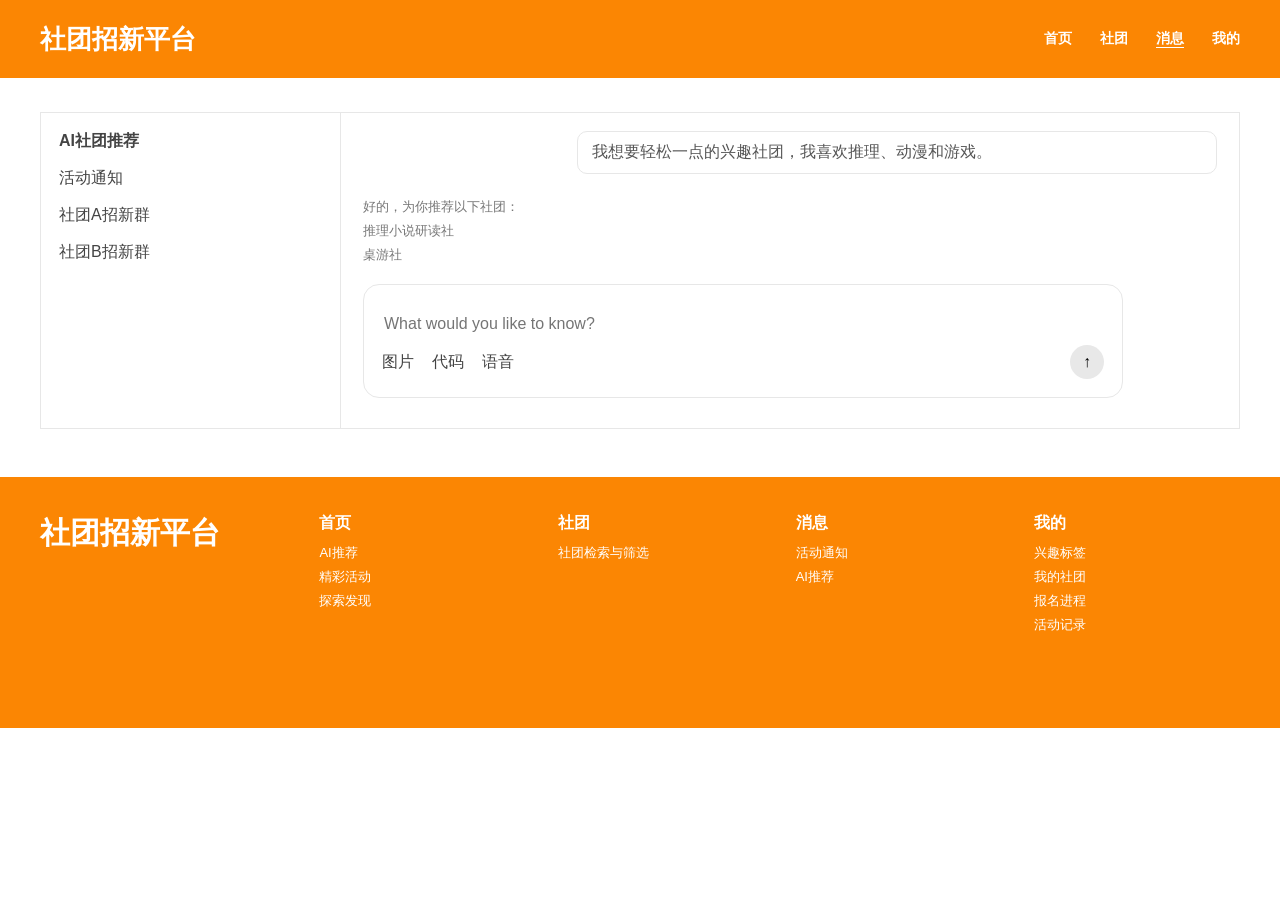
==== chat.html @ 6f1138db "Add files via upload" ====
<!DOCTYPE html>
<html lang="zh-CN">
  <head>
    <meta charset="UTF-8" />
    <meta name="viewport" content="width=device-width, initial-scale=1.0" />
    <title>chat | 社团招新平台</title>
    <link rel="stylesheet" href="./styles.css" />
  </head>
  <body class="screen">
    <header class="masthead">
      <div class="wrap masthead-inner masthead-nav">
        <a class="logo" href="./Home.html">社团招新平台</a>
        <nav class="top-nav" aria-label="主导航">
          <a href="./Home.html">首页</a>
          <a href="./selection.html">社团</a>
          <a class="is-active" href="./chat.html">消息</a>
          <a href="./personal.html">我的</a>
        </nav>
      </div>
    </header>

    <main class="chat-layout wrap">
      <aside class="chat-sidebar">
        <a class="chat-item is-active" href="./chat.html">AI社团推荐</a>
        <a class="chat-item" href="./chat.html">活动通知</a>
        <a class="chat-item" href="./chat.html">社团A招新群</a>
        <a class="chat-item" href="./chat.html">社团B招新群</a>
      </aside>

      <section class="chat-panel">
        <div class="chat-bubble chat-bubble-user">我想要轻松一点的兴趣社团，我喜欢推理、动漫和游戏。</div>
        <div class="chat-answer">
          <p>好的，为你推荐以下社团：</p>
          <p>推理小说研读社</p>
          <p>桌游社</p>
        </div>
        <div class="chat-input">
          <input type="text" placeholder="What would you like to know?" />
          <div class="chat-tools">
            <span>图片</span>
            <span>代码</span>
            <span>语音</span>
            <button type="button" aria-label="发送">↑</button>
          </div>
        </div>
      </section>
    </main>

    <footer class="site-footer">
      <div class="wrap footer-grid">
        <div><p class="footer-brand">社团招新平台</p></div>
        <div>
          <h3>首页</h3>
          <a href="./Home.html">AI推荐</a>
          <a href="./Home.html">精彩活动</a>
          <a href="./Home.html">探索发现</a>
        </div>
        <div>
          <h3>社团</h3>
          <a href="./selection.html">社团检索与筛选</a>
        </div>
        <div>
          <h3>消息</h3>
          <a href="./chat.html">活动通知</a>
          <a href="./chat.html">AI推荐</a>
        </div>
        <div>
          <h3>我的</h3>
          <a href="./personal.html">兴趣标签</a>
          <a href="./personal.html">我的社团</a>
          <a href="./personal.html">报名进程</a>
          <a href="./personal.html">活动记录</a>
        </div>
      </div>
    </footer>
    <script src="./script.js"></script>
  </body>
</html>
---- styles.css ----
:root {
  --orange: #fb8603;
  --cream: #ffd977;
  --text: #111111;
  --muted: #777777;
  --line: #e7e7e7;
  --panel: #ffffff;
  --shadow: 0 10px 30px rgba(0, 0, 0, 0.08);
  --radius-lg: 18px;
  --radius-md: 12px;
  --wrap: min(1200px, calc(100vw - 32px));
}

* { box-sizing: border-box; }
html, body {
  margin: 0;
  min-height: 100%;
  font-family: "PingFang SC", "Noto Sans SC", "Microsoft YaHei", sans-serif;
  color: var(--text);
  background: #fff;
}
img { display: block; max-width: 100%; }
a { color: inherit; text-decoration: none; }
button, input { font: inherit; }
.wrap { width: var(--wrap); margin: 0 auto; }
.screen-plain { background: var(--cream); }
.masthead { background: var(--orange); }
.masthead-inner { min-height: 78px; display: flex; align-items: center; }
.masthead-nav { justify-content: space-between; gap: 24px; }
.logo { color: #fff; font-size: clamp(1.4rem, 2vw, 2rem); font-weight: 800; }
.top-nav { display: flex; gap: 28px; }
.top-nav a { color: #fff; font-size: 14px; font-weight: 600; }
.top-nav .is-active { text-decoration: underline; text-underline-offset: 4px; }
.welcome-main, .interest-main {
  min-height: calc(100vh - 78px);
  display: grid;
  place-items: center;
  padding: 40px 16px;
}
.welcome-panel, .interest-main { text-align: center; }
.welcome-kicker { margin: 0 0 10px; color: rgba(17,17,17,.5); font-size: 18px; font-weight: 700; }
.welcome-panel h1, .interest-block h1, .interest-block h2 {
  margin: 0;
  font-size: clamp(2.6rem, 6vw, 4rem);
  line-height: 1.1;
  font-weight: 900;
}
.welcome-actions, .tag-row { display: flex; flex-wrap: wrap; justify-content: center; gap: 12px; }
.welcome-actions { margin-top: 34px; }
.interest-main { gap: 88px; }
.interest-block { display: grid; gap: 28px; }
.chip {
  display: inline-flex;
  align-items: center;
  justify-content: center;
  min-width: 78px;
  height: 40px;
  padding: 0 18px;
  border: 2px solid rgba(17,17,17,.12);
  border-radius: 12px;
  font-weight: 700;
}
.button {
  display: inline-flex;
  align-items: center;
  justify-content: center;
  min-height: 42px;
  padding: 0 18px;
  border: 0;
  border-radius: 10px;
  font-weight: 700;
}
.button-dark { background: #000; color: #fff; }
.button-light { background: transparent; color: var(--text); border: 2px solid rgba(17,17,17,.15); }
.button-large { min-width: 176px; min-height: 54px; }
.button-small { min-height: 34px; padding: 0 14px; font-size: 13px; }
.button-start { margin-inline: auto; }
.home-hero { background: var(--cream); padding: 22px 0 30px; }
.hero-layout { display: grid; grid-template-columns: 1fr 440px; align-items: center; gap: 48px; }
.hero-copy h1 { margin: 0 0 12px; font-size: clamp(2.4rem, 4vw, 3.8rem); }
.label-small, .hero-tags { margin: 0 0 12px; color: rgba(17,17,17,.65); font-weight: 700; }
.hero-image-card {
  margin: 0;
  justify-self: end;
  width: 100%;
  max-width: 420px;
  background: #fff;
  border-radius: 14px;
  overflow: hidden;
  box-shadow: var(--shadow);
}
.hero-image-card img { width: 100%; aspect-ratio: 16 / 11; object-fit: cover; }
.home-search, .content-section, .personal-page, .selection-main, .chat-layout { padding-top: 34px; padding-bottom: 20px; }
.home-search h2, .section-title { margin: 0 0 18px; text-align: center; font-size: clamp(1.9rem, 3vw, 2.5rem); }
.search-bar {
  display: flex;
  align-items: center;
  gap: 8px;
  border: 1px solid var(--line);
  border-radius: 18px;
  background: #fff;
}
.search-wide { max-width: 760px; margin: 0 auto; }
.search-bar input { width: 100%; min-height: 52px; padding: 0 18px; border: 0; outline: 0; background: transparent; }
.search-bar button {
  margin-right: 8px;
  min-width: 52px;
  height: 36px;
  border-radius: 10px;
  border: 0;
  background: #000;
  color: #fff;
}
.card-grid { display: grid; gap: 18px; }
.card-grid-3 { grid-template-columns: repeat(3, minmax(0, 1fr)); }
.event-card, .club-card, .resource-card, .role-card, .my-club-card {
  border: 1px solid var(--line);
  border-radius: 14px;
  background: var(--panel);
  overflow: hidden;
}
.event-card img { width: 100%; aspect-ratio: 4 / 3; object-fit: cover; }
.event-body { padding: 14px 16px 16px; }
.event-body h3, .club-card h3, .role-card h3, .resource-card h3, .my-club-card h3 { margin: 0 0 6px; font-size: 1rem; }
.event-body p, .club-card p, .role-card p, .resource-card p, .my-club-card p, .chat-answer p, .footer-grid a {
  margin: 0 0 6px;
  color: var(--muted);
  font-size: 13px;
}
.event-body a, .my-club-card a { font-size: 13px; font-weight: 700; }
.discover-grid { display: grid; grid-template-columns: repeat(3, minmax(0, 1fr)); gap: 14px; }
.discover-grid img, .club-gallery img {
  width: 100%;
  height: 100%;
  min-height: 180px;
  border-radius: 14px;
  object-fit: cover;
}
.discover-grid img:nth-child(2) { grid-row: span 2; }
.site-footer { margin-top: 28px; padding: 36px 0 88px; background: var(--orange); }
.footer-grid { display: grid; grid-template-columns: 1.2fr repeat(4, 1fr); gap: 32px; }
.footer-brand, .footer-grid h3, .footer-grid a { color: #fff; }
.footer-brand { margin: 0; font-size: 1.9rem; font-weight: 800; }
.footer-grid h3 { margin: 0 0 10px; font-size: 1rem; }
.footer-grid a { display: block; }
.selection-main { display: grid; grid-template-columns: 250px 1fr; gap: 32px; }
.filter-panel { border: 1px solid var(--line); border-radius: 10px; padding: 14px; align-self: start; }
.filter-panel h2, .filter-panel h3 { margin: 0 0 10px; font-size: 14px; }
.filter-tags { display: flex; flex-wrap: wrap; gap: 8px; margin-bottom: 16px; }
.filter-tag { padding: 4px 8px; border-radius: 999px; background: #f0f0f0; font-size: 12px; }
.filter-group { margin-bottom: 16px; }
.filter-group label { display: block; margin: 0 0 8px; font-size: 13px; }
.slider-row { display: grid; grid-template-columns: auto 1fr auto; align-items: center; gap: 12px; }
.selection-toolbar { display: flex; justify-content: space-between; align-items: center; gap: 16px; margin-bottom: 24px; }
.toolbar-tabs { display: flex; gap: 8px; }
.tab { border: 1px solid var(--line); border-radius: 999px; background: #fff; padding: 7px 12px; font-size: 12px; }
.tab.is-active { background: #444; border-color: #444; color: #fff; }
.club-grid { display: grid; grid-template-columns: repeat(3, minmax(0, 1fr)); gap: 18px; }
.club-card { padding: 12px; cursor: pointer; }
.club-placeholder {
  width: 100%;
  aspect-ratio: 1 / .82;
  margin-bottom: 12px;
  border: 1px solid var(--line);
  border-radius: 8px;
  background: linear-gradient(135deg, #efefef, #e4e4e4);
}
.chat-layout { display: grid; grid-template-columns: 300px 1fr; gap: 0; }
.chat-sidebar { border: 1px solid var(--line); border-right: 0; padding: 18px; }
.chat-item { display: block; margin-bottom: 16px; color: #444; }
.chat-item.is-active { font-weight: 700; }
.chat-panel { border: 1px solid var(--line); padding: 18px 22px 30px; }
.chat-bubble {
  max-width: 640px;
  margin-left: auto;
  margin-bottom: 24px;
  padding: 10px 14px;
  border: 1px solid var(--line);
  border-radius: 10px;
  color: #555;
}
.chat-answer { margin-bottom: 20px; }
.chat-input { max-width: 760px; border: 1px solid var(--line); border-radius: 16px; padding: 18px; }
.chat-input input { width: 100%; min-height: 42px; border: 0; outline: 0; }
.chat-tools { display: flex; align-items: center; gap: 18px; color: #444; }
.chat-tools button { margin-left: auto; width: 34px; height: 34px; border: 0; border-radius: 50%; background: #e8e8e8; }
.personal-page { max-width: 980px; }
.personal-section { margin-bottom: 46px; }
.form-block { display: grid; gap: 12px; margin-bottom: 14px; }
.form-block label { display: grid; gap: 8px; font-size: 13px; color: var(--muted); }
.form-block input, .mini-form input { min-height: 42px; padding: 0 14px; border: 1px solid var(--line); border-radius: 6px; }
.personal-tags { margin-bottom: 14px; }
.my-club-card { display: grid; grid-template-columns: 120px 1fr; gap: 14px; align-items: center; padding: 14px; }
.my-club-card img { width: 100%; aspect-ratio: 1 / 1; object-fit: cover; border-radius: 12px; }
.progress-line { display: grid; grid-template-columns: repeat(3, 1fr); gap: 16px; align-items: start; }
.progress-item { position: relative; text-align: center; }
.progress-item::before {
  content: "";
  position: absolute;
  top: 10px;
  left: 50%;
  width: calc(100% + 16px);
  height: 2px;
  background: #dedede;
  transform: translateX(-50%);
  z-index: 0;
}
.progress-item:last-child::before { display: none; }
.progress-item span { position: relative; z-index: 1; display: inline-block; width: 14px; height: 14px; border-radius: 50%; background: #cfcfcf; }
.progress-item.is-done span { background: #4d9dff; }
.progress-item p { margin-top: 10px; font-size: 13px; }
.club-hero {
  padding: 26px 0 42px;
  background:
    radial-gradient(circle at 15% 20%, rgba(108, 190, 231, .34), transparent 26%),
    radial-gradient(circle at 70% 18%, rgba(226, 236, 255, .36), transparent 24%),
    linear-gradient(180deg, #6e90b9 0%, #94bfd8 48%, #cde6ef 100%);
}
.club-hero-inner { text-align: center; }
.club-hero h1 { margin: 26px 0 10px; color: #fff; font-size: clamp(1.8rem, 3vw, 2.8rem); }
.club-badges { display: flex; justify-content: center; gap: 10px; }
.club-badges span { padding: 4px 10px; border-radius: 999px; background: rgba(255,255,255,.2); color: #fff; font-size: 12px; }
.club-summary-card {
  display: grid;
  grid-template-columns: repeat(3, 1fr);
  gap: 24px;
  max-width: 760px;
  margin: 30px auto 0;
  padding: 26px;
  border-radius: 22px;
  background: #fff;
  box-shadow: var(--shadow);
}
.summary-placeholder { min-height: 88px; border-radius: 16px; background: linear-gradient(135deg, #f2f2f2, #e8e8e8); }
.club-section { padding-top: 34px; }
.club-section h2 { margin: 0 0 16px; font-size: clamp(1.5rem, 2vw, 2rem); }
.intro-columns, .resource-grid, .role-grid, .club-gallery, .mini-form { display: grid; gap: 16px; }
.intro-columns { grid-template-columns: repeat(3, minmax(0, 1fr)); }
.resource-grid { grid-template-columns: repeat(2, minmax(0, 1fr)); }
.resource-card { display: flex; gap: 14px; align-items: center; padding: 16px; }
.resource-dot { width: 14px; height: 14px; border-radius: 50%; flex: 0 0 auto; }
.resource-dot-green { background: #77be73; }
.resource-dot-pink { background: #ff89b5; }
.club-gallery { grid-template-columns: repeat(2, minmax(0, 1fr)); margin-bottom: 14px; }
.role-grid { grid-template-columns: repeat(3, minmax(0, 1fr)); }
.role-card { padding: 16px; }
.join-inline { display: grid; grid-template-columns: 1fr 1fr; gap: 24px; align-items: start; }
.mini-form { grid-template-columns: 1fr; }

@media (max-width: 900px) {
  .hero-layout, .selection-main, .chat-layout, .join-inline, .intro-columns, .resource-grid, .role-grid, .footer-grid, .club-grid, .card-grid-3 { grid-template-columns: 1fr; }
  .club-summary-card { grid-template-columns: 1fr; }
  .masthead-inner { min-height: 68px; }
  .masthead-nav { flex-direction: column; align-items: flex-start; padding: 12px 0; }
  .top-nav { gap: 18px; }
  .hero-image-card { max-width: 100%; }
}

@media (max-width: 600px) {
  .wrap { width: min(100vw - 24px, 520px); }
  .welcome-panel h1, .interest-block h1, .interest-block h2 { font-size: 3.2rem; }
  .tag-row-optional { display: none; }
  .button-large { width: 100%; }
  .welcome-actions { flex-direction: column; }
  .top-nav { width: 100%; justify-content: space-between; }
  .hero-layout { gap: 22px; }
  .home-search h2, .section-title { font-size: 2rem; }
  .discover-grid, .club-gallery { grid-template-columns: 1fr; }
  .discover-grid img, .club-gallery img { min-height: 160px; }
  .chat-sidebar, .chat-panel { border: 0; padding: 0; }
  .my-club-card { grid-template-columns: 82px 1fr; }
  .site-footer { padding-bottom: 40px; }
}
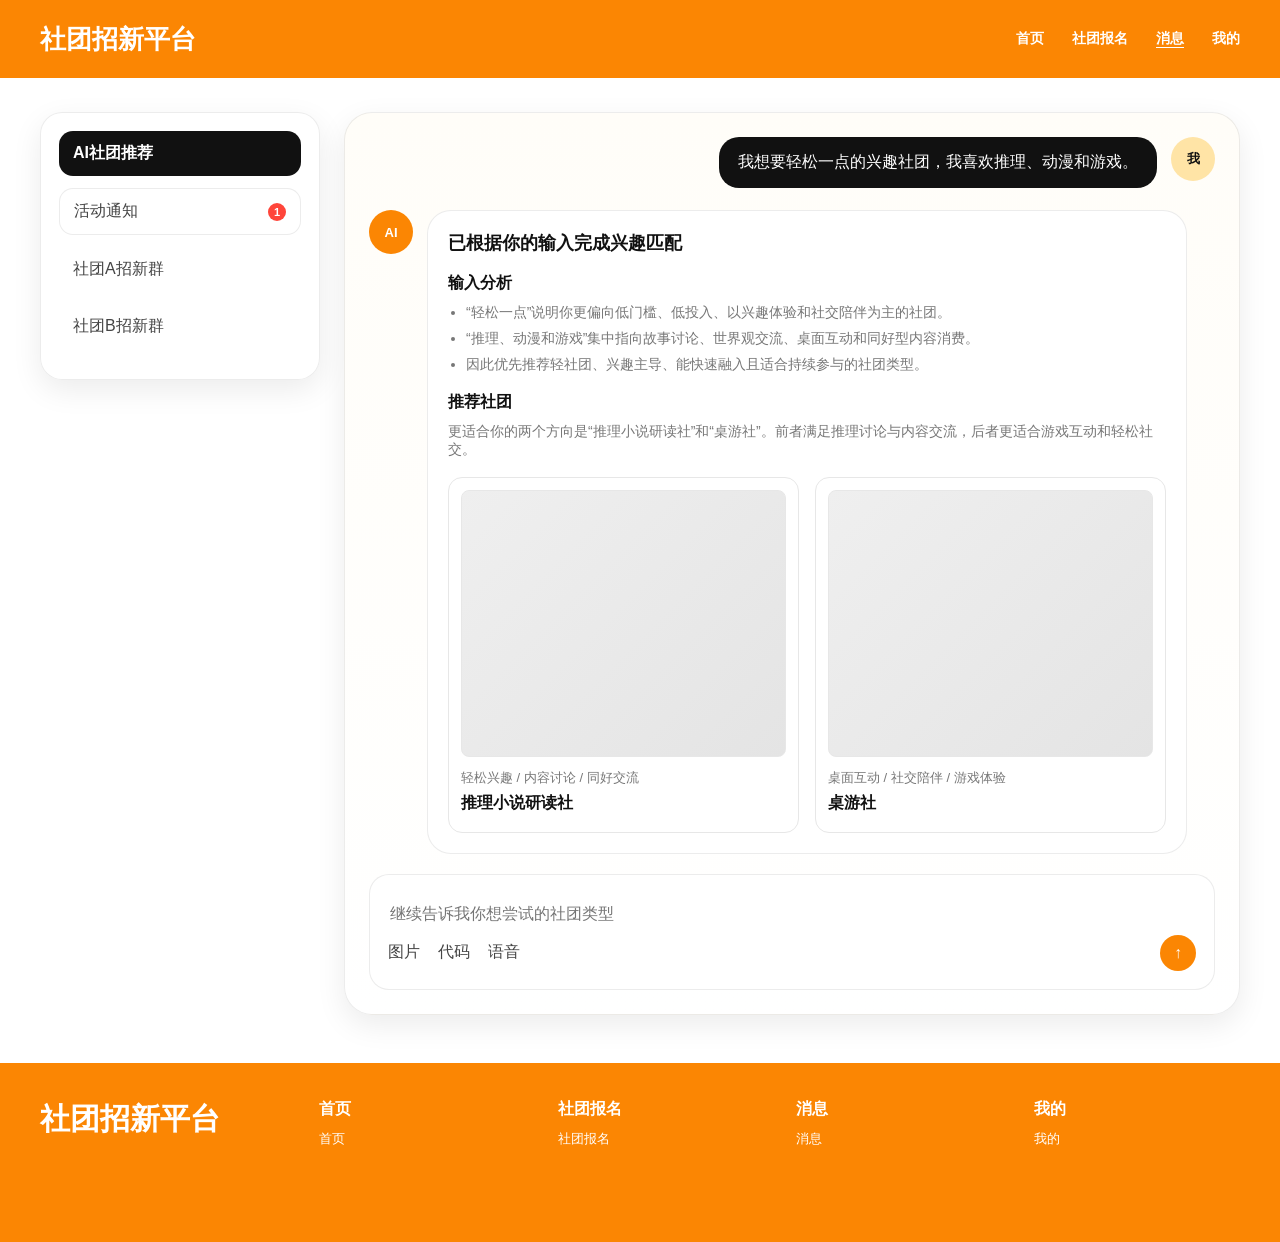
==== commit c6a4d69a: "Add files via upload" ====
--- a/chat.html
+++ b/chat.html
@@ -12,7 +12,7 @@
         <a class="logo" href="./Home.html">社团招新平台</a>
         <nav class="top-nav" aria-label="主导航">
           <a href="./Home.html">首页</a>
-          <a href="./selection.html">社团</a>
+          <a href="./selection.html">社团报名</a>
           <a class="is-active" href="./chat.html">消息</a>
           <a href="./personal.html">我的</a>
         </nav>
@@ -20,22 +20,61 @@
     </header>
 
     <main class="chat-layout wrap">
-      <aside class="chat-sidebar">
+      <div class="chat-island-mobile">
+        <button class="chat-island-toggle" type="button" aria-expanded="false" aria-controls="chat-island">
+          消息列表
+          <span class="badge">1</span>
+        </button>
+      </div>
+
+      <aside class="chat-sidebar chat-island" id="chat-island">
         <a class="chat-item is-active" href="./chat.html">AI社团推荐</a>
-        <a class="chat-item" href="./chat.html">活动通知</a>
+        <a class="chat-item chat-item-notice" href="./chat.html">活动通知 <span class="badge">1</span></a>
         <a class="chat-item" href="./chat.html">社团A招新群</a>
         <a class="chat-item" href="./chat.html">社团B招新群</a>
       </aside>
 
-      <section class="chat-panel">
-        <div class="chat-bubble chat-bubble-user">我想要轻松一点的兴趣社团，我喜欢推理、动漫和游戏。</div>
-        <div class="chat-answer">
-          <p>好的，为你推荐以下社团：</p>
-          <p>推理小说研读社</p>
-          <p>桌游社</p>
+      <section class="chat-panel chatbot-shell">
+        <div class="chat-thread">
+          <div class="chat-message chat-message-user">
+            <div class="chat-avatar">我</div>
+            <div class="chat-bubble">我想要轻松一点的兴趣社团，我喜欢推理、动漫和游戏。</div>
+          </div>
+
+          <div class="chat-message chat-message-bot">
+            <div class="chat-avatar chat-avatar-bot">AI</div>
+            <div class="chat-response-card">
+              <p class="chat-response-title">已根据你的输入完成兴趣匹配</p>
+              <div class="analysis-block">
+                <h2>输入分析</h2>
+                <ul>
+                  <li>“轻松一点”说明你更偏向低门槛、低投入、以兴趣体验和社交陪伴为主的社团。</li>
+                  <li>“推理、动漫和游戏”集中指向故事讨论、世界观交流、桌面互动和同好型内容消费。</li>
+                  <li>因此优先推荐轻社团、兴趣主导、能快速融入且适合持续参与的社团类型。</li>
+                </ul>
+              </div>
+              <div class="analysis-block">
+                <h2>推荐社团</h2>
+                <p>更适合你的两个方向是“推理小说研读社”和“桌游社”。前者满足推理讨论与内容交流，后者更适合游戏互动和轻松社交。</p>
+              </div>
+              <div class="chat-recommend-grid">
+                <a class="club-card chat-club-card" href="./club-introduction.html">
+                  <div class="club-placeholder"></div>
+                  <p>轻松兴趣 / 内容讨论 / 同好交流</p>
+                  <h3>推理小说研读社</h3>
+                </a>
+                <a class="club-card chat-club-card" href="./club-introduction.html">
+                  <div class="club-placeholder"></div>
+                  <p>桌面互动 / 社交陪伴 / 游戏体验</p>
+                  <h3>桌游社</h3>
+                </a>
+              </div>
+            </div>
+          </div>
         </div>
-        <div class="chat-input">
-          <input type="text" placeholder="What would you like to know?" />
+
+        <div class="chat-input chatbot-input">
+          <input type="text" placeholder="继续告诉我你想尝试的社团类型" />
           <div class="chat-tools">
             <span>图片</span>
             <span>代码</span>
@@ -51,25 +90,19 @@
         <div><p class="footer-brand">社团招新平台</p></div>
         <div>
           <h3>首页</h3>
-          <a href="./Home.html">AI推荐</a>
-          <a href="./Home.html">精彩活动</a>
-          <a href="./Home.html">探索发现</a>
+          <a href="./Home.html">首页</a>
         </div>
         <div>
-          <h3>社团</h3>
-          <a href="./selection.html">社团检索与筛选</a>
+          <h3>社团报名</h3>
+          <a href="./selection.html">社团报名</a>
         </div>
         <div>
           <h3>消息</h3>
-          <a href="./chat.html">活动通知</a>
-          <a href="./chat.html">AI推荐</a>
+          <a href="./chat.html">消息</a>
         </div>
         <div>
           <h3>我的</h3>
-          <a href="./personal.html">兴趣标签</a>
-          <a href="./personal.html">我的社团</a>
-          <a href="./personal.html">报名进程</a>
-          <a href="./personal.html">活动记录</a>
+          <a href="./personal.html">我的</a>
         </div>
       </div>
     </footer>
--- a/styles.css
+++ b/styles.css
@@ -49,6 +49,57 @@
 .welcome-actions { margin-top: 34px; }
 .interest-main { gap: 88px; }
 .interest-block { display: grid; gap: 28px; }
+.interest-main-enhanced {
+  align-content: center;
+  gap: 96px;
+}
+.interest-selected,
+.interest-options {
+  display: flex;
+  flex-wrap: wrap;
+  justify-content: center;
+  gap: 12px;
+}
+.interest-selected:empty {
+  display: none;
+}
+.interest-selected-tag,
+.interest-option {
+  display: inline-flex;
+  align-items: center;
+  justify-content: center;
+  gap: 8px;
+  min-height: 40px;
+  padding: 0 16px;
+  border-radius: 12px;
+  border: 2px solid rgba(17,17,17,.14);
+  background: rgba(255,255,255,.68);
+  color: var(--text);
+  font-weight: 700;
+}
+.interest-selected-tag {
+  min-height: 28px;
+  padding: 0 10px;
+  border-width: 1px;
+  border-radius: 8px;
+  background: #fff8eb;
+  font-size: 12px;
+}
+.interest-selected-tag span {
+  font-size: 12px;
+  color: rgba(17,17,17,.5);
+}
+.interest-option.is-active {
+  border-color: #111;
+  background: #111;
+  color: #fff;
+}
+.button-start.is-disabled {
+  background: rgba(255,255,255,.6);
+  color: rgba(17,17,17,.45);
+  border: 2px solid rgba(17,17,17,.16);
+  pointer-events: none;
+}
 .chip {
   display: inline-flex;
   align-items: center;
@@ -111,6 +162,18 @@
   background: #000;
   color: #fff;
 }
+.home-search-link {
+  display: inline-flex;
+  align-items: center;
+  justify-content: center;
+  margin-right: 8px;
+  min-width: 68px;
+  height: 36px;
+  border-radius: 10px;
+  background: #000;
+  color: #fff;
+  font-weight: 700;
+}
 .card-grid { display: grid; gap: 18px; }
 .card-grid-3 { grid-template-columns: repeat(3, minmax(0, 1fr)); }
 .event-card, .club-card, .resource-card, .role-card, .my-club-card {
@@ -137,6 +200,68 @@
   object-fit: cover;
 }
 .discover-grid img:nth-child(2) { grid-row: span 2; }
+.home-discover-subtitle {
+  margin: -6px 0 18px;
+  text-align: center;
+  color: var(--muted);
+  font-size: 13px;
+}
+.discover-grid-interactive {
+  align-items: stretch;
+}
+.discover-card {
+  position: relative;
+  overflow: hidden;
+  border-radius: 14px;
+}
+.discover-card img {
+  border-radius: 14px;
+}
+.discover-card:nth-child(2) {
+  grid-row: span 2;
+}
+.discover-overlay {
+  position: absolute;
+  inset: auto 0 0 0;
+  display: grid;
+  gap: 4px;
+  padding: 20px 18px 18px;
+  border-radius: 0 0 14px 14px;
+  background: linear-gradient(180deg, transparent 0%, rgba(0,0,0,.18) 36%, rgba(0,0,0,.56) 100%);
+  opacity: 0;
+  transform: translateY(12px);
+  transition: opacity .2s ease, transform .2s ease;
+  pointer-events: none;
+}
+.discover-card:hover .discover-overlay,
+.discover-card.is-open .discover-overlay {
+  opacity: 1;
+  transform: translateY(0);
+}
+.discover-overlay.overlay-light {
+  color: #fff;
+}
+.discover-overlay.overlay-dark {
+  color: #fff;
+  background: linear-gradient(180deg, transparent 0%, rgba(0,0,0,.18) 36%, rgba(0,0,0,.56) 100%);
+}
+.discover-overlay-name,
+.discover-overlay p,
+.discover-overlay h3 {
+  margin: 0;
+  color: rgba(255,255,255,.8);
+}
+.discover-overlay-name {
+  font-size: 14px;
+  font-weight: 700;
+}
+.discover-overlay h3 {
+  font-size: 1.05rem;
+}
+.discover-overlay p {
+  font-size: 13px;
+  line-height: 1.5;
+}
 .site-footer { margin-top: 28px; padding: 36px 0 88px; background: var(--orange); }
 .footer-grid { display: grid; grid-template-columns: 1.2fr repeat(4, 1fr); gap: 32px; }
 .footer-brand, .footer-grid h3, .footer-grid a { color: #fff; }
@@ -150,8 +275,24 @@
 .filter-tag { padding: 4px 8px; border-radius: 999px; background: #f0f0f0; font-size: 12px; }
 .filter-group { margin-bottom: 16px; }
 .filter-group label { display: block; margin: 0 0 8px; font-size: 13px; }
+.filter-group label input { margin-right: 8px; }
 .slider-row { display: grid; grid-template-columns: auto 1fr auto; align-items: center; gap: 12px; }
+.slider-note {
+  margin: 10px 0 0;
+  color: var(--muted);
+  font-size: 12px;
+}
 .selection-toolbar { display: flex; justify-content: space-between; align-items: center; gap: 16px; margin-bottom: 24px; }
+.search-bar-confirm { max-width: 320px; }
+.search-confirm {
+  min-width: 68px;
+  height: 36px;
+  border-radius: 10px;
+  border: 0;
+  background: #111;
+  color: #fff;
+  font-weight: 700;
+}
 .toolbar-tabs { display: flex; gap: 8px; }
 .tab { border: 1px solid var(--line); border-radius: 999px; background: #fff; padding: 7px 12px; font-size: 12px; }
 .tab.is-active { background: #444; border-color: #444; color: #fff; }
@@ -165,27 +306,141 @@
   border-radius: 8px;
   background: linear-gradient(135deg, #efefef, #e4e4e4);
 }
-.chat-layout { display: grid; grid-template-columns: 300px 1fr; gap: 0; }
-.chat-sidebar { border: 1px solid var(--line); border-right: 0; padding: 18px; }
-.chat-item { display: block; margin-bottom: 16px; color: #444; }
-.chat-item.is-active { font-weight: 700; }
-.chat-panel { border: 1px solid var(--line); padding: 18px 22px 30px; }
+.chat-layout { display: grid; grid-template-columns: 280px 1fr; gap: 24px; align-items: start; }
+.chat-island-mobile { display: none; }
+.chat-sidebar {
+  border: 1px solid rgba(17,17,17,.08);
+  border-radius: 22px;
+  padding: 18px;
+  background: rgba(255,255,255,.92);
+  box-shadow: var(--shadow);
+  position: sticky;
+  top: 24px;
+}
+.chat-item {
+  display: flex;
+  align-items: center;
+  justify-content: space-between;
+  margin-bottom: 12px;
+  padding: 12px 14px;
+  border-radius: 14px;
+  color: #444;
+  background: #fff;
+}
+.chat-item.is-active {
+  background: #111;
+  color: #fff;
+  font-weight: 700;
+}
+.chat-item-notice { border: 1px solid rgba(17,17,17,.08); }
+.badge {
+  display: inline-flex;
+  align-items: center;
+  justify-content: center;
+  min-width: 18px;
+  height: 18px;
+  padding: 0 6px;
+  border-radius: 999px;
+  background: #ff453a;
+  color: #fff;
+  font-size: 11px;
+  font-weight: 800;
+}
+.chat-panel {
+  border: 1px solid rgba(17,17,17,.08);
+  border-radius: 28px;
+  padding: 24px;
+  background: linear-gradient(180deg, #fffdf8 0%, #ffffff 100%);
+  box-shadow: var(--shadow);
+}
+.chatbot-shell { display: grid; gap: 20px; }
+.chat-thread { display: grid; gap: 22px; }
+.chat-message { display: grid; grid-template-columns: 44px minmax(0, 1fr); gap: 14px; align-items: start; }
+.chat-message-user { grid-template-columns: minmax(0, 1fr) 44px; }
+.chat-message-user .chat-avatar { order: 2; }
+.chat-message-user .chat-bubble {
+  order: 1;
+  justify-self: end;
+  background: #111;
+  color: #fff;
+}
+.chat-avatar {
+  width: 44px;
+  height: 44px;
+  display: inline-flex;
+  align-items: center;
+  justify-content: center;
+  border-radius: 50%;
+  background: #ffe4a6;
+  font-size: 13px;
+  font-weight: 800;
+}
+.chat-avatar-bot { background: var(--orange); color: #fff; }
 .chat-bubble {
-  max-width: 640px;
-  margin-left: auto;
-  margin-bottom: 24px;
-  padding: 10px 14px;
-  border: 1px solid var(--line);
-  border-radius: 10px;
+  max-width: 620px;
+  padding: 14px 18px;
+  border: 1px solid rgba(17,17,17,.08);
+  border-radius: 20px;
   color: #555;
-}
-.chat-answer { margin-bottom: 20px; }
-.chat-input { max-width: 760px; border: 1px solid var(--line); border-radius: 16px; padding: 18px; }
+  background: #fff;
+}
+.chat-response-card {
+  max-width: 760px;
+  border: 1px solid rgba(17,17,17,.08);
+  border-radius: 24px;
+  background: #fff;
+  padding: 20px;
+}
+.chat-response-title {
+  margin: 0 0 18px;
+  font-size: 1.1rem;
+  font-weight: 800;
+}
+.analysis-block { margin-bottom: 18px; }
+.analysis-block h2 {
+  margin: 0 0 10px;
+  font-size: 1rem;
+}
+.analysis-block p,
+.analysis-block li {
+  margin: 0 0 8px;
+  color: var(--muted);
+  font-size: 14px;
+}
+.analysis-block ul {
+  margin: 0;
+  padding-left: 18px;
+}
+.chat-recommend-grid {
+  display: grid;
+  grid-template-columns: repeat(2, minmax(0, 1fr));
+  gap: 16px;
+}
+.chat-club-card {
+  display: block;
+  padding: 12px;
+  transition: transform .18s ease, box-shadow .18s ease;
+}
+.chat-club-card:hover {
+  transform: translateY(-2px);
+  box-shadow: 0 12px 28px rgba(0,0,0,.08);
+}
+.chat-input { max-width: 100%; border: 1px solid rgba(17,17,17,.08); border-radius: 20px; padding: 18px; background: #fff; }
 .chat-input input { width: 100%; min-height: 42px; border: 0; outline: 0; }
 .chat-tools { display: flex; align-items: center; gap: 18px; color: #444; }
-.chat-tools button { margin-left: auto; width: 34px; height: 34px; border: 0; border-radius: 50%; background: #e8e8e8; }
+.chat-tools button { margin-left: auto; width: 36px; height: 36px; border: 0; border-radius: 50%; background: var(--orange); color: #fff; }
 .personal-page { max-width: 980px; }
 .personal-section { margin-bottom: 46px; }
+.personal-actions {
+  display: flex;
+  gap: 10px;
+  flex-wrap: wrap;
+}
+.personal-logout-wrap {
+  display: flex;
+  justify-content: center;
+  margin-top: 10px;
+}
 .form-block { display: grid; gap: 12px; margin-bottom: 14px; }
 .form-block label { display: grid; gap: 8px; font-size: 13px; color: var(--muted); }
 .form-block input, .mini-form input { min-height: 42px; padding: 0 14px; border: 1px solid var(--line); border-radius: 6px; }
@@ -209,6 +464,80 @@
 .progress-item span { position: relative; z-index: 1; display: inline-block; width: 14px; height: 14px; border-radius: 50%; background: #cfcfcf; }
 .progress-item.is-done span { background: #4d9dff; }
 .progress-item p { margin-top: 10px; font-size: 13px; }
+.progress-card {
+  padding: 24px;
+  border: 1px solid var(--line);
+  border-radius: 20px;
+  background: #fff;
+  box-shadow: var(--shadow);
+}
+.progress-card-header {
+  margin-bottom: 22px;
+}
+.progress-card-header h3 {
+  margin: 0 0 6px;
+  font-size: 1.5rem;
+}
+.progress-card-header p {
+  margin: 0;
+  color: var(--muted);
+}
+.progress-track {
+  display: grid;
+  grid-template-columns: repeat(3, minmax(0, 1fr));
+  gap: 12px;
+  align-items: start;
+}
+.progress-step {
+  position: relative;
+  text-align: center;
+}
+.progress-step::before {
+  content: "";
+  position: absolute;
+  top: 23px;
+  left: 50%;
+  width: calc(100% + 24px);
+  height: 2px;
+  background: #d8dbe1;
+  z-index: 0;
+}
+.progress-step:last-child::before {
+  display: none;
+}
+.progress-circle {
+  position: relative;
+  z-index: 1;
+  display: inline-flex;
+  align-items: center;
+  justify-content: center;
+  width: 46px;
+  height: 46px;
+  border-radius: 50%;
+  border: 2px solid #d8dbe1;
+  background: #fff;
+  color: #9aa0ab;
+  font-weight: 800;
+}
+.progress-step p {
+  margin: 14px 0 0;
+  font-size: 14px;
+  font-weight: 700;
+}
+.progress-step.is-done .progress-circle,
+.progress-step.is-active .progress-circle {
+  border-color: #6f9ef8;
+  background: #6f9ef8;
+  color: #fff;
+}
+.status-done {
+  color: #c56f6a;
+  font-weight: 700;
+}
+.status-pending {
+  color: #73a655;
+  font-weight: 700;
+}
 .club-hero {
   padding: 26px 0 42px;
   background:
@@ -217,9 +546,30 @@
     linear-gradient(180deg, #6e90b9 0%, #94bfd8 48%, #cde6ef 100%);
 }
 .club-hero-inner { text-align: center; }
+.club-hero-kicker {
+  margin: 8px 0 0;
+  color: rgba(255,255,255,.82);
+  font-size: 12px;
+  font-weight: 700;
+}
 .club-hero h1 { margin: 26px 0 10px; color: #fff; font-size: clamp(1.8rem, 3vw, 2.8rem); }
 .club-badges { display: flex; justify-content: center; gap: 10px; }
 .club-badges span { padding: 4px 10px; border-radius: 999px; background: rgba(255,255,255,.2); color: #fff; font-size: 12px; }
+.club-hero-actions {
+  display: flex;
+  justify-content: center;
+  gap: 12px;
+  margin-top: 22px;
+}
+.club-follow-button {
+  background: rgba(255,255,255,.16);
+  color: #fff;
+  border-color: rgba(255,255,255,.32);
+}
+.club-follow-button.is-followed {
+  background: #fff;
+  color: #111;
+}
 .club-summary-card {
   display: grid;
   grid-template-columns: repeat(3, 1fr);
@@ -232,24 +582,256 @@
   box-shadow: var(--shadow);
 }
 .summary-placeholder { min-height: 88px; border-radius: 16px; background: linear-gradient(135deg, #f2f2f2, #e8e8e8); }
+.club-summary-detail {
+  text-align: left;
+}
+.summary-metric {
+  display: grid;
+  gap: 10px;
+}
+.summary-metric strong {
+  font-size: 1rem;
+}
+.summary-metric span {
+  color: var(--muted);
+  font-size: 14px;
+  line-height: 1.6;
+}
 .club-section { padding-top: 34px; }
 .club-section h2 { margin: 0 0 16px; font-size: clamp(1.5rem, 2vw, 2rem); }
 .intro-columns, .resource-grid, .role-grid, .club-gallery, .mini-form { display: grid; gap: 16px; }
 .intro-columns { grid-template-columns: repeat(3, minmax(0, 1fr)); }
 .resource-grid { grid-template-columns: repeat(2, minmax(0, 1fr)); }
 .resource-card { display: flex; gap: 14px; align-items: center; padding: 16px; }
+.resource-card strong {
+  display: block;
+  margin-top: 16px;
+  font-size: 14px;
+  line-height: 1.7;
+}
 .resource-dot { width: 14px; height: 14px; border-radius: 50%; flex: 0 0 auto; }
 .resource-dot-green { background: #77be73; }
 .resource-dot-pink { background: #ff89b5; }
+.resource-card-large {
+  min-height: 190px;
+  align-items: flex-start;
+  padding: 36px 38px;
+  border-radius: 20px;
+  box-shadow: var(--shadow);
+}
+.resource-icon {
+  width: 58px;
+  height: 58px;
+  border-radius: 14px;
+  flex: 0 0 auto;
+}
+.resource-icon-green { background: #e7f2d8; }
+.resource-icon-pink { background: #fbe4ef; }
 .club-gallery { grid-template-columns: repeat(2, minmax(0, 1fr)); margin-bottom: 14px; }
 .role-grid { grid-template-columns: repeat(3, minmax(0, 1fr)); }
 .role-card { padding: 16px; }
+.role-grid-detailed {
+  grid-template-columns: repeat(3, minmax(0, 1fr));
+  align-items: stretch;
+}
+.role-card-head {
+  display: flex;
+  gap: 14px;
+  align-items: center;
+  margin-bottom: 26px;
+}
+.role-card-head p {
+  margin: 4px 0 0;
+}
+.role-icon {
+  width: 46px;
+  height: 46px;
+  border-radius: 14px;
+  background: rgba(255,255,255,.72);
+  border: 1px solid rgba(17,17,17,.06);
+}
+.role-card strong {
+  display: block;
+  margin-bottom: 14px;
+  font-size: 15px;
+}
+.role-card p {
+  margin-bottom: 12px;
+}
+.role-card-pink .role-icon,
+.role-card-pink { background-color: #fff; }
+.role-card-pink .role-icon { background: #fde7f3; }
+.role-card-purple .role-icon { background: #eee5ff; }
+.role-card-cyan .role-icon { background: #dff6f3; }
+.role-card-yellow .role-icon { background: #fff3cf; }
+.role-card-green .role-icon { background: #e5f4cf; }
+.role-card-blue .role-icon { background: #e5edff; }
+.role-card-red .role-icon { background: #ffe3e3; }
+.role-card-centered {
+  grid-column: 2 / 3;
+}
 .join-inline { display: grid; grid-template-columns: 1fr 1fr; gap: 24px; align-items: start; }
 .mini-form { grid-template-columns: 1fr; }
+.club-location {
+  margin: 0 0 18px;
+  color: var(--muted);
+  font-size: 14px;
+  font-weight: 700;
+}
+.club-lead,
+.section-subtitle {
+  margin: 0 0 8px;
+  color: var(--muted);
+  line-height: 1.7;
+}
+.club-intro-detail {
+  margin-top: 34px;
+  padding-top: 26px;
+  border-top: 1px solid #ebebeb;
+}
+.club-signup-card {
+  padding: 28px;
+  border: 1px solid var(--line);
+  border-radius: 20px;
+  background: #fff;
+  box-shadow: var(--shadow);
+}
+.club-signup-header {
+  margin-bottom: 24px;
+}
+.club-signup-header h2 {
+  margin-bottom: 6px;
+}
+.club-signup-header p {
+  margin: 0;
+  color: var(--muted);
+}
+.club-signup-form {
+  display: grid;
+  gap: 18px;
+}
+.club-signup-form label {
+  display: grid;
+  gap: 10px;
+}
+.club-signup-form span {
+  font-size: 14px;
+  font-weight: 700;
+}
+.club-signup-form input,
+.club-signup-form select,
+.club-signup-form textarea {
+  width: 100%;
+  min-height: 48px;
+  padding: 0 18px;
+  border: 1px solid #dcdcdc;
+  border-radius: 14px;
+  background: #fff;
+  font: inherit;
+}
+.club-signup-form textarea {
+  min-height: 98px;
+  padding-top: 14px;
+  resize: vertical;
+}
+.signup-check {
+  display: flex;
+  align-items: flex-start;
+  gap: 12px;
+}
+.signup-check input {
+  width: 18px;
+  min-height: 18px;
+  margin-top: 4px;
+  padding: 0;
+}
+.signup-check span {
+  font-weight: 500;
+}
+.signup-check a {
+  color: var(--muted);
+  text-decoration: underline;
+}
+.club-signup-submit {
+  width: 100%;
+  min-height: 48px;
+  border-radius: 10px;
+}
+.racing-process-card {
+  display: grid;
+  grid-template-columns: 1.1fr .9fr;
+  gap: 20px;
+  align-items: center;
+  padding: 24px;
+  border: 1px solid var(--line);
+  border-radius: 20px;
+  background: #fff;
+  box-shadow: var(--shadow);
+}
+.racing-process-card img {
+  width: 100%;
+  border-radius: 16px;
+}
+.racing-process-copy h3 {
+  margin: 0 0 12px;
+  font-size: 1.3rem;
+}
+.racing-process-copy p {
+  margin: 0 0 10px;
+  color: var(--muted);
+  line-height: 1.7;
+}
+.club-page-racing .racing-hero {
+  background:
+    radial-gradient(circle at 18% 18%, rgba(255,255,255,.2), transparent 24%),
+    radial-gradient(circle at 82% 12%, rgba(255,255,255,.12), transparent 26%),
+    linear-gradient(180deg, #1d2737 0%, #2c3f59 46%, #5e7895 100%);
+}
+.racing-light-button {
+  color: #fff;
+  border-color: rgba(255,255,255,.28);
+}
+.racing-hero-media {
+  max-width: 860px;
+  margin: 26px auto 0;
+  border-radius: 22px;
+  overflow: hidden;
+  box-shadow: var(--shadow);
+}
+.racing-hero-media img {
+  width: 100%;
+  aspect-ratio: 16 / 9;
+  object-fit: cover;
+}
+.racing-stat-grid {
+  max-width: 940px;
+}
+.club-gallery-racing img {
+  min-height: 220px;
+}
+.racing-department-grid {
+  grid-template-columns: repeat(2, minmax(0, 1fr));
+}
+.racing-contact-grid {
+  display: grid;
+  grid-template-columns: repeat(2, minmax(0, 1fr));
+  gap: 18px;
+}
+.racing-thanks-card {
+  padding: 18px;
+  border-radius: 20px;
+}
+.racing-thanks-card img {
+  width: 100%;
+  border-radius: 14px;
+}
 
 @media (max-width: 900px) {
-  .hero-layout, .selection-main, .chat-layout, .join-inline, .intro-columns, .resource-grid, .role-grid, .footer-grid, .club-grid, .card-grid-3 { grid-template-columns: 1fr; }
+  .hero-layout, .selection-main, .chat-layout, .join-inline, .intro-columns, .resource-grid, .role-grid, .footer-grid, .club-grid, .card-grid-3, .racing-contact-grid, .racing-process-card { grid-template-columns: 1fr; }
   .club-summary-card { grid-template-columns: 1fr; }
+  .role-card-centered { grid-column: auto; }
+  .progress-track { grid-template-columns: 1fr; gap: 20px; }
+  .progress-step::before { display: none; }
   .masthead-inner { min-height: 68px; }
   .masthead-nav { flex-direction: column; align-items: flex-start; padding: 12px 0; }
   .top-nav { gap: 18px; }
@@ -267,7 +849,41 @@
   .home-search h2, .section-title { font-size: 2rem; }
   .discover-grid, .club-gallery { grid-template-columns: 1fr; }
   .discover-grid img, .club-gallery img { min-height: 160px; }
-  .chat-sidebar, .chat-panel { border: 0; padding: 0; }
+  .discover-card:nth-child(2) { grid-row: auto; }
+  .discover-card.is-open .discover-overlay {
+    opacity: 1;
+    transform: translateY(0);
+  }
+  .club-hero-actions { flex-direction: column; }
+  .interest-main-enhanced { gap: 64px; }
+  .interest-option { width: calc(50% - 8px); }
+  .chat-recommend-grid { grid-template-columns: 1fr; }
+  .chat-island-mobile { display: block; }
+  .chat-island-toggle {
+    display: inline-flex;
+    align-items: center;
+    gap: 8px;
+    margin-bottom: 12px;
+    padding: 10px 14px;
+    border: 0;
+    border-radius: 999px;
+    background: #111;
+    color: #fff;
+    font-weight: 700;
+  }
+  .chat-sidebar {
+    display: none;
+    position: static;
+    margin-bottom: 12px;
+  }
+  .chat-sidebar.is-open { display: block; }
+  .chat-panel { padding: 18px; }
+  .chat-message { grid-template-columns: 36px minmax(0, 1fr); gap: 10px; }
+  .chat-message-user { grid-template-columns: minmax(0, 1fr) 36px; }
+  .chat-avatar { width: 36px; height: 36px; }
   .my-club-card { grid-template-columns: 82px 1fr; }
+  .club-signup-card,
+  .progress-card { padding: 18px; }
+  .racing-process-card { padding: 18px; }
   .site-footer { padding-bottom: 40px; }
 }
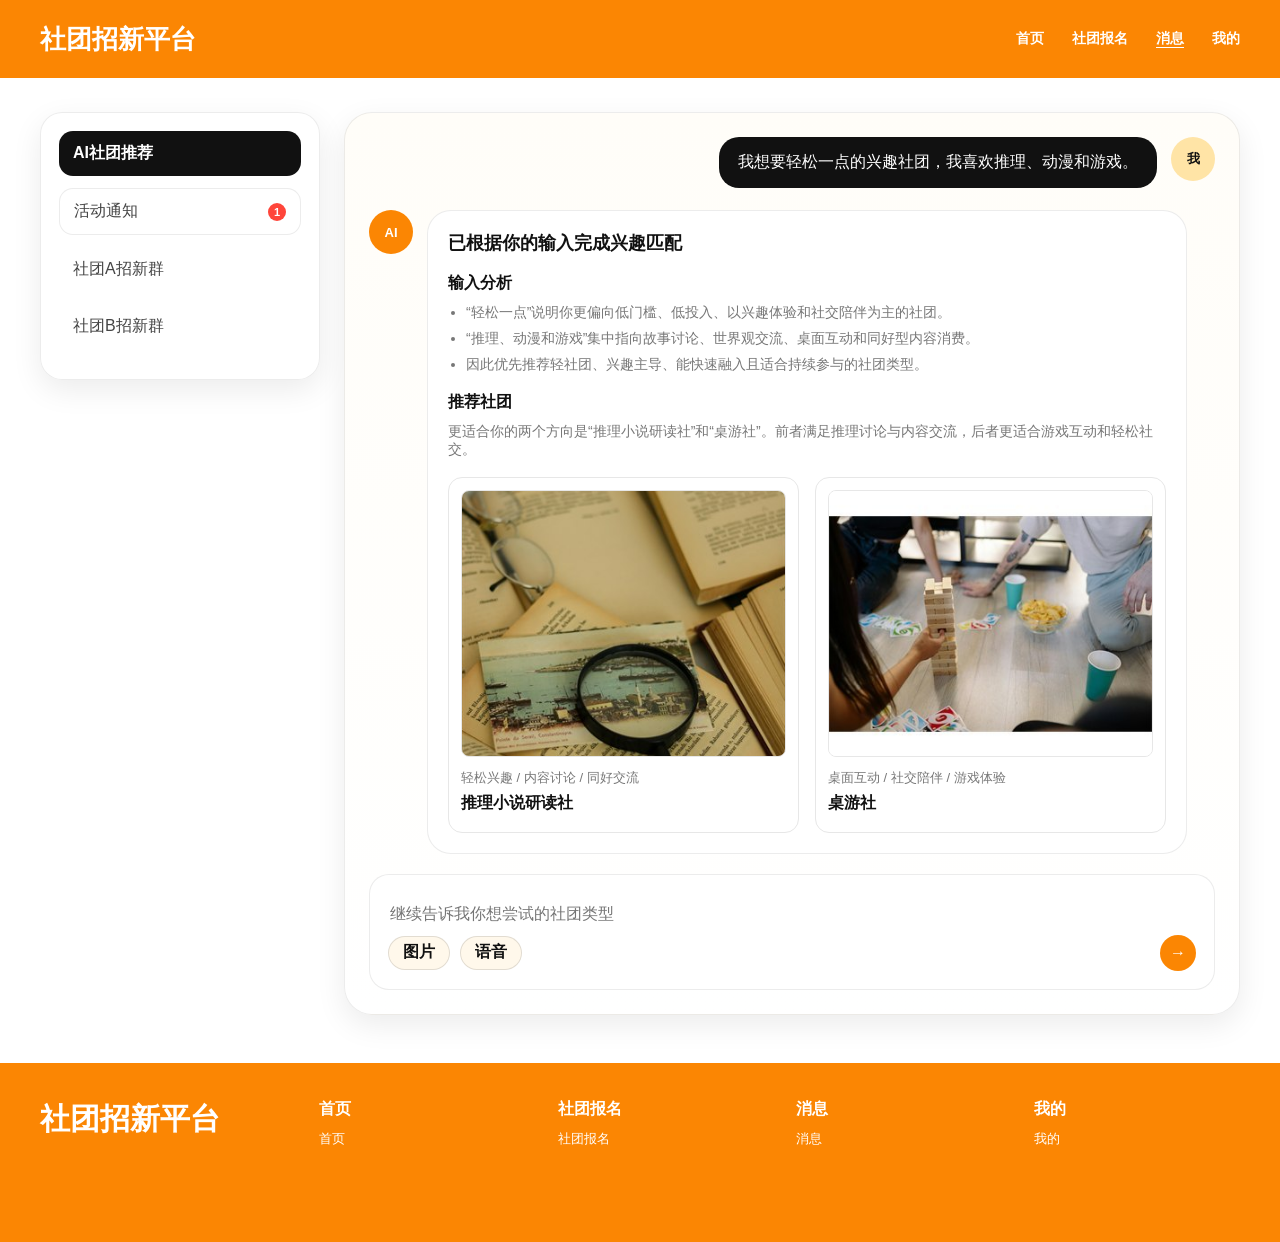
==== commit 02664705: "Add files via upload" ====
--- a/chat.html
+++ b/chat.html
@@ -59,12 +59,12 @@
               </div>
               <div class="chat-recommend-grid">
                 <a class="club-card chat-club-card" href="./club-introduction.html">
-                  <div class="club-placeholder"></div>
+                  <img class="club-card-image" src="./image/chat-clubcard-1.jpg" alt="推理小说研读社卡片图片" />
                   <p>轻松兴趣 / 内容讨论 / 同好交流</p>
                   <h3>推理小说研读社</h3>
                 </a>
                 <a class="club-card chat-club-card" href="./club-introduction.html">
-                  <div class="club-placeholder"></div>
+                  <img class="club-card-image" src="./image/chat-clubcard-2.jpg" alt="桌游社卡片图片" />
                   <p>桌面互动 / 社交陪伴 / 游戏体验</p>
                   <h3>桌游社</h3>
                 </a>
@@ -76,10 +76,9 @@
         <div class="chat-input chatbot-input">
           <input type="text" placeholder="继续告诉我你想尝试的社团类型" />
           <div class="chat-tools">
-            <span>图片</span>
-            <span>代码</span>
-            <span>语音</span>
-            <button type="button" aria-label="发送">↑</button>
+            <button class="chat-tool-button" type="button">图片</button>
+            <button class="chat-tool-button" type="button">语音</button>
+            <button type="button" aria-label="发送">→</button>
           </div>
         </div>
       </section>
--- a/styles.css
+++ b/styles.css
@@ -261,6 +261,9 @@
 .discover-overlay p {
   font-size: 13px;
   line-height: 1.5;
+}
+.club-news-more {
+  margin-top: 24px;
 }
 .site-footer { margin-top: 28px; padding: 36px 0 88px; background: var(--orange); }
 .footer-grid { display: grid; grid-template-columns: 1.2fr repeat(4, 1fr); gap: 32px; }
@@ -306,6 +309,15 @@
   border-radius: 8px;
   background: linear-gradient(135deg, #efefef, #e4e4e4);
 }
+.club-card-image {
+  width: 100%;
+  aspect-ratio: 1 / .82;
+  margin-bottom: 12px;
+  border: 1px solid var(--line);
+  border-radius: 8px;
+  background: #f3f3f3;
+  object-fit: cover;
+}
 .chat-layout { display: grid; grid-template-columns: 280px 1fr; gap: 24px; align-items: start; }
 .chat-island-mobile { display: none; }
 .chat-sidebar {
@@ -427,8 +439,27 @@
 }
 .chat-input { max-width: 100%; border: 1px solid rgba(17,17,17,.08); border-radius: 20px; padding: 18px; background: #fff; }
 .chat-input input { width: 100%; min-height: 42px; border: 0; outline: 0; }
-.chat-tools { display: flex; align-items: center; gap: 18px; color: #444; }
-.chat-tools button { margin-left: auto; width: 36px; height: 36px; border: 0; border-radius: 50%; background: var(--orange); color: #fff; }
+.chat-tools { display: flex; align-items: center; gap: 10px; color: #444; }
+.chat-tool-button {
+  min-width: 58px;
+  height: 34px;
+  padding: 0 14px;
+  border: 1px solid rgba(17,17,17,.12);
+  border-radius: 999px;
+  background: #fff8eb;
+  color: #111;
+  font-weight: 700;
+}
+.chat-tools > button:last-child {
+  margin-left: auto;
+  width: 36px;
+  height: 36px;
+  padding: 0;
+  border: 0;
+  border-radius: 50%;
+  background: var(--orange);
+  color: #fff;
+}
 .personal-page { max-width: 980px; }
 .personal-section { margin-bottom: 46px; }
 .personal-actions {
@@ -824,6 +855,57 @@
 .racing-thanks-card img {
   width: 100%;
   border-radius: 14px;
+}
+#signup-progress {
+  scroll-margin-top: 24px;
+}
+.signup-result-modal {
+  position: fixed;
+  inset: 0;
+  display: none;
+  align-items: center;
+  justify-content: center;
+  padding: 24px;
+  background: rgba(17,17,17,.28);
+  z-index: 30;
+}
+.signup-result-modal.is-open {
+  display: flex;
+}
+.signup-result-card {
+  width: min(440px, 100%);
+  padding: 34px 28px 28px;
+  border-radius: 28px;
+  background: #fff;
+  box-shadow: var(--shadow);
+  text-align: center;
+}
+.signup-result-icon {
+  width: 78px;
+  height: 78px;
+  display: inline-flex;
+  align-items: center;
+  justify-content: center;
+  margin-bottom: 18px;
+  border-radius: 50%;
+  background: #e7f6ee;
+  color: #53a66b;
+  font-size: 2rem;
+  font-weight: 900;
+}
+.signup-result-card h2 {
+  margin: 0 0 10px;
+  font-size: 1.65rem;
+}
+.signup-result-card p {
+  margin: 0;
+  color: var(--muted);
+}
+.signup-result-actions {
+  display: grid;
+  grid-template-columns: repeat(2, minmax(0, 1fr));
+  gap: 12px;
+  margin-top: 28px;
 }
 
 @media (max-width: 900px) {
@@ -885,5 +967,6 @@
   .club-signup-card,
   .progress-card { padding: 18px; }
   .racing-process-card { padding: 18px; }
+  .signup-result-actions { grid-template-columns: 1fr; }
   .site-footer { padding-bottom: 40px; }
 }
